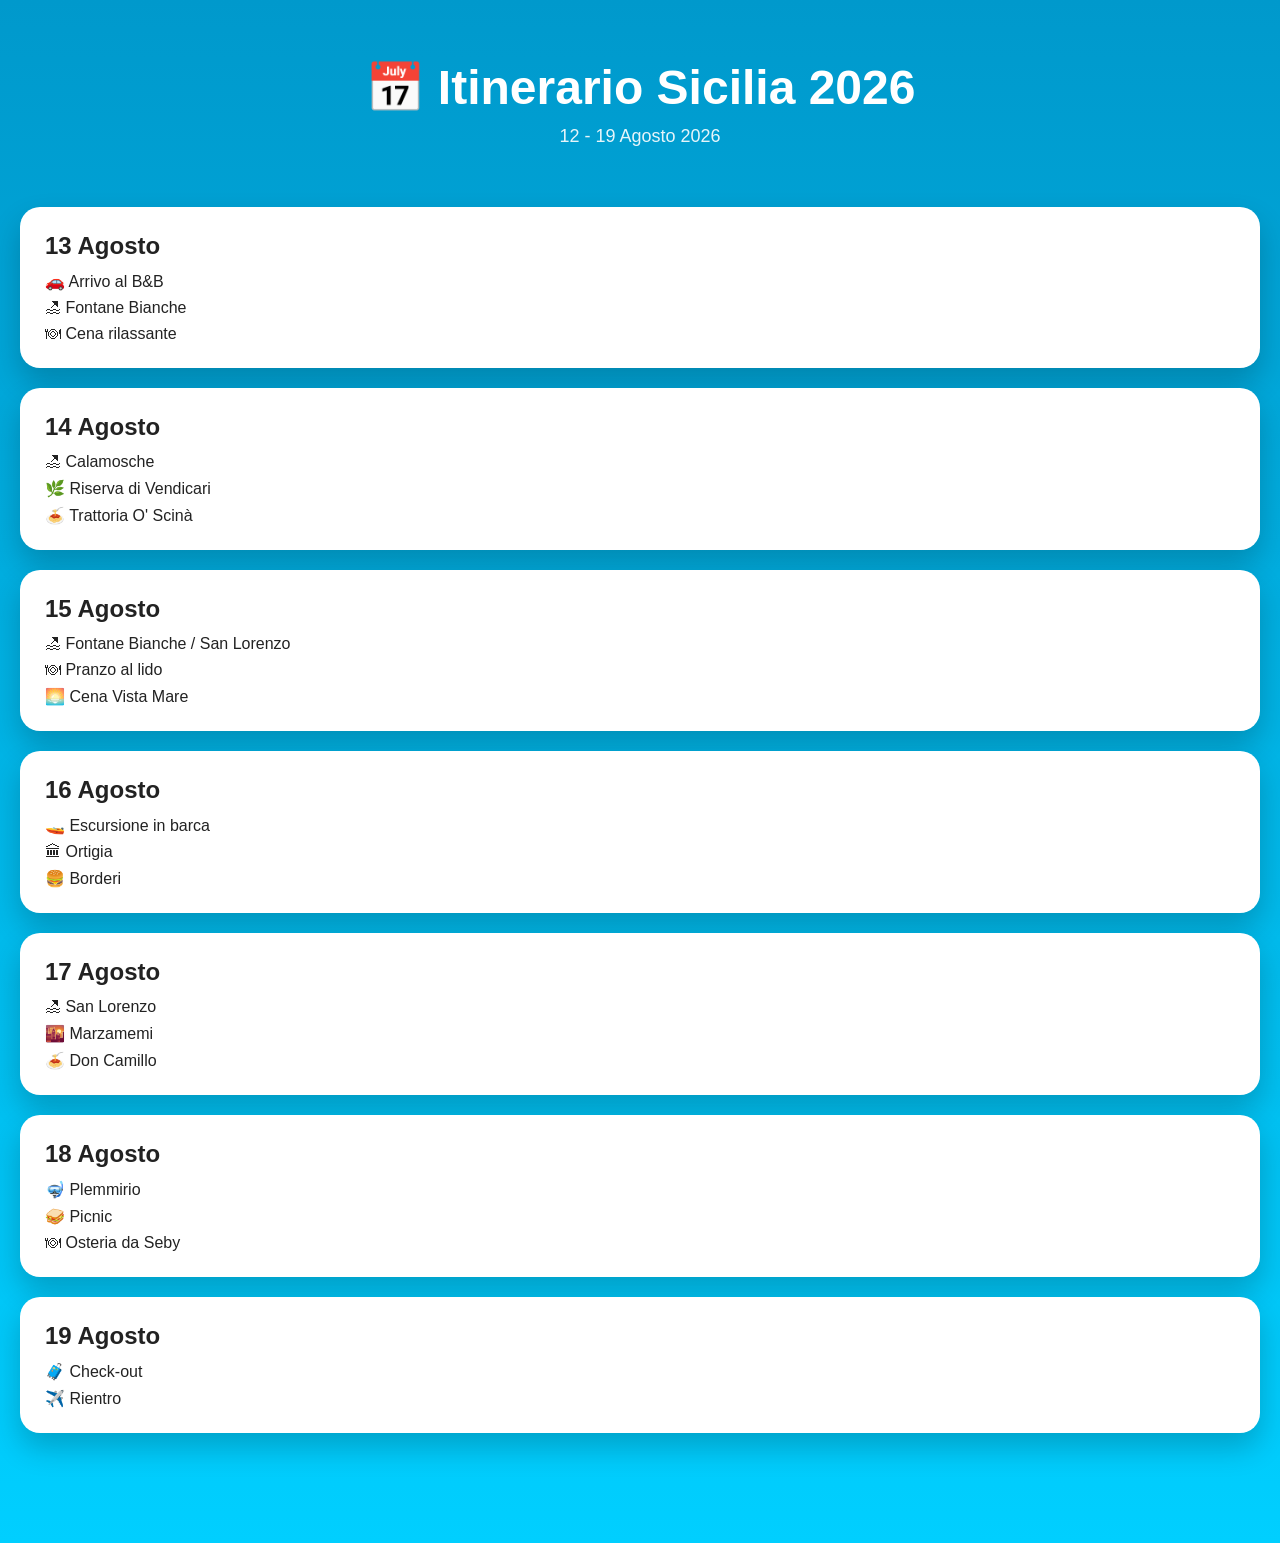
==== itinerario.html @ a03280c4 "Calendario" ====
<!DOCTYPE html>
<html lang="it">
<head>
<meta charset="UTF-8">
<meta name="viewport" content="width=device-width, initial-scale=1.0">

<title>Itinerario - TravelBook</title>

<link rel="stylesheet" href="style.css">

</head>

<body>

<header class="hero">
<h1>📅 Itinerario Sicilia 2026</h1>
<p>12 - 19 Agosto 2026</p>
</header>

<main>

<div class="card">
<h2>13 Agosto</h2>
<p>🚗 Arrivo al B&B</p>
<p>🏖 Fontane Bianche</p>
<p>🍽 Cena rilassante</p>
</div>

<div class="card">
<h2>14 Agosto</h2>
<p>🏖 Calamosche</p>
<p>🌿 Riserva di Vendicari</p>
<p>🍝 Trattoria O' Scinà</p>
</div>

<div class="card">
<h2>15 Agosto</h2>
<p>🏖 Fontane Bianche / San Lorenzo</p>
<p>🍽 Pranzo al lido</p>
<p>🌅 Cena Vista Mare</p>
</div>

<div class="card">
<h2>16 Agosto</h2>
<p>🚤 Escursione in barca</p>
<p>🏛 Ortigia</p>
<p>🍔 Borderi</p>
</div>

<div class="card">
<h2>17 Agosto</h2>
<p>🏖 San Lorenzo</p>
<p>🌇 Marzamemi</p>
<p>🍝 Don Camillo</p>
</div>

<div class="card">
<h2>18 Agosto</h2>
<p>🤿 Plemmirio</p>
<p>🥪 Picnic</p>
<p>🍽 Osteria da Seby</p>
</div>

<div class="card">
<h2>19 Agosto</h2>
<p>🧳 Check-out</p>
<p>✈️ Rientro</p>
</div>

</main>

</body>
</html>
---- style.css ----
*{
    margin:0;
    padding:0;
    box-sizing:border-box;
}

body{
    font-family:Arial,Helvetica,sans-serif;
    background:linear-gradient(180deg,#0099cc,#00cfff);
    min-height:100vh;
    color:#fff;
}

.hero{
    text-align:center;
    padding:60px 20px 40px;
}

.hero h1{
    font-size:48px;
}

.hero p{
    margin-top:10px;
    font-size:18px;
    opacity:.9;
}

main{
    padding:20px;
    padding-bottom:90px;
}

.card{
    background:white;
    color:#222;
    border-radius:20px;
    padding:25px;
    margin-bottom:20px;
    box-shadow:0 15px 30px rgba(0,0,0,.20);
}

.card h2,
.card h3{
    margin-bottom:12px;
}

.card p{
    margin-top:8px;
}

button{
    margin-top:20px;
    width:100%;
    border:none;
    border-radius:15px;
    padding:16px;
    background:#0099cc;
    color:white;
    font-size:18px;
    font-weight:bold;
    cursor:pointer;
    transition:.25s;
}

button:hover{
    background:#007bb5;
}

.bottom-nav{
    position:fixed;
    bottom:0;
    left:0;
    width:100%;
    background:white;
    display:flex;
    justify-content:space-around;
    padding:12px 0;
    box-shadow:0 -5px 20px rgba(0,0,0,.15);
}

.bottom-nav button{
    background:none;
    color:#0099cc;
    width:auto;
    margin:0;
    padding:0;
    font-size:28px;
}

#countdown{
    font-size:22px;
    font-weight:bold;
    color:#0099cc;
}
.trip-cover{

height:320px;

border-radius:25px;

overflow:hidden;

background-image:url("https://images.unsplash.com/photo-1507525428034-b723cf961d3e");

background-size:cover;

background-position:center;

margin-bottom:25px;

display:flex;

align-items:flex-end;

}

.overlay{

width:100%;

padding:25px;

background:linear-gradient(transparent,rgba(0,0,0,.75));

color:white;

}

.overlay h2{

font-size:36px;

margin-bottom:10px;

}

.location{

margin-top:10px;

opacity:.9;

}
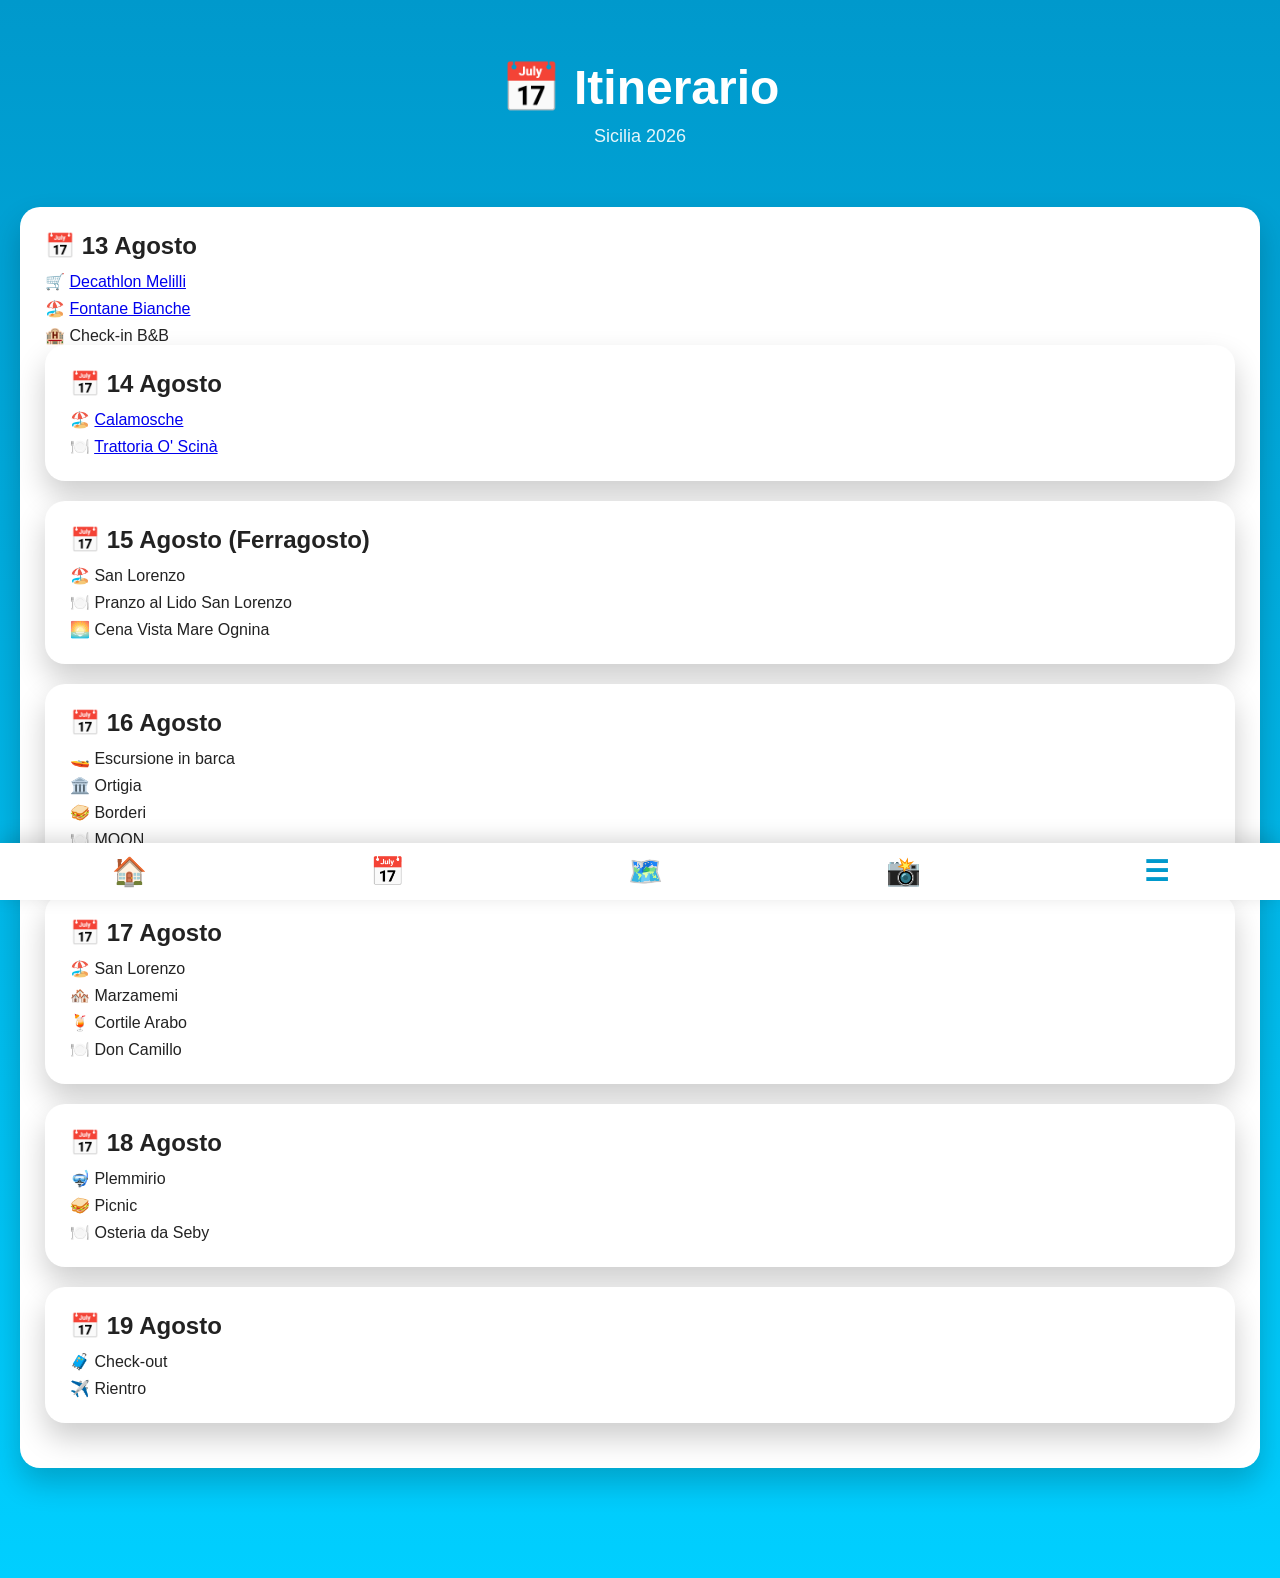
==== commit c3387131: "Link Google Maps" ====
--- a/itinerario.html
+++ b/itinerario.html
@@ -1,10 +1,11 @@
 <!DOCTYPE html>
 <html lang="it">
+
 <head>
 <meta charset="UTF-8">
 <meta name="viewport" content="width=device-width, initial-scale=1.0">
 
-<title>Itinerario - TravelBook</title>
+<title>Itinerario</title>
 
 <link rel="stylesheet" href="style.css">
 
@@ -13,61 +14,117 @@
 <body>
 
 <header class="hero">
-<h1>📅 Itinerario Sicilia 2026</h1>
-<p>12 - 19 Agosto 2026</p>
+<h1>📅 Itinerario</h1>
+<p>Sicilia 2026</p>
 </header>
 
 <main>
 
-<div class="card">
-<h2>13 Agosto</h2>
-<p>🚗 Arrivo al B&B</p>
-<p>🏖 Fontane Bianche</p>
-<p>🍽 Cena rilassante</p>
-</div>
+<section class="card">
 
-<div class="card">
-<h2>14 Agosto</h2>
-<p>🏖 Calamosche</p>
-<p>🌿 Riserva di Vendicari</p>
-<p>🍝 Trattoria O' Scinà</p>
-</div>
+<h2>📅 13 Agosto</h2>
 
-<div class="card">
-<h2>15 Agosto</h2>
-<p>🏖 Fontane Bianche / San Lorenzo</p>
-<p>🍽 Pranzo al lido</p>
-<p>🌅 Cena Vista Mare</p>
-</div>
+<p>
+🛒
+<a href="https://maps.google.com/?q=Decathlon+Melilli" target="_blank">
+Decathlon Melilli
+</a>
+</p>
 
-<div class="card">
-<h2>16 Agosto</h2>
+<p>
+🏖️
+<a href="https://maps.google.com/?q=Fontane+Bianche" target="_blank">
+Fontane Bianche
+</a>
+</p>
+
+<p>
+🏨
+Check-in B&B
+</p>
+
+<section class="card">
+
+<h2>📅 14 Agosto</h2>
+
+<p>
+🏖️
+<a href="https://maps.google.com/?q=Spiaggia+Calamosche" target="_blank">
+Calamosche
+</a>
+</p>
+
+<p>
+🍽️
+<a href="https://maps.google.com/?q=Trattoria+O+Scinà+Siracusa" target="_blank">
+Trattoria O' Scinà
+</a>
+</p>
+
+</section>
+
+<section class="card">
+<h2>📅 15 Agosto (Ferragosto)</h2>
+
+<p>🏖️ San Lorenzo</p>
+<p>🍽️ Pranzo al Lido San Lorenzo</p>
+<p>🌅 Cena Vista Mare Ognina</p>
+
+</section>
+
+<section class="card">
+<h2>📅 16 Agosto</h2>
+
 <p>🚤 Escursione in barca</p>
-<p>🏛 Ortigia</p>
-<p>🍔 Borderi</p>
-</div>
+<p>🏛️ Ortigia</p>
+<p>🥪 Borderi</p>
+<p>🍽️ MOON</p>
 
-<div class="card">
-<h2>17 Agosto</h2>
-<p>🏖 San Lorenzo</p>
-<p>🌇 Marzamemi</p>
-<p>🍝 Don Camillo</p>
-</div>
+</section>
 
-<div class="card">
-<h2>18 Agosto</h2>
+<section class="card">
+<h2>📅 17 Agosto</h2>
+
+<p>🏖️ San Lorenzo</p>
+<p>🏘️ Marzamemi</p>
+<p>🍹 Cortile Arabo</p>
+<p>🍽️ Don Camillo</p>
+
+</section>
+
+<section class="card">
+<h2>📅 18 Agosto</h2>
+
 <p>🤿 Plemmirio</p>
 <p>🥪 Picnic</p>
-<p>🍽 Osteria da Seby</p>
-</div>
+<p>🍽️ Osteria da Seby</p>
 
-<div class="card">
-<h2>19 Agosto</h2>
+</section>
+
+<section class="card">
+<h2>📅 19 Agosto</h2>
+
 <p>🧳 Check-out</p>
 <p>✈️ Rientro</p>
-</div>
+
+</section>
 
 </main>
 
+<nav class="bottom-nav">
+
+<button onclick="location.href='index.html'">🏠</button>
+
+<button>📅</button>
+
+<button>🗺️</button>
+
+<button>📸</button>
+
+<button>☰</button>
+
+</nav>
+
 </body>
+
 </html>
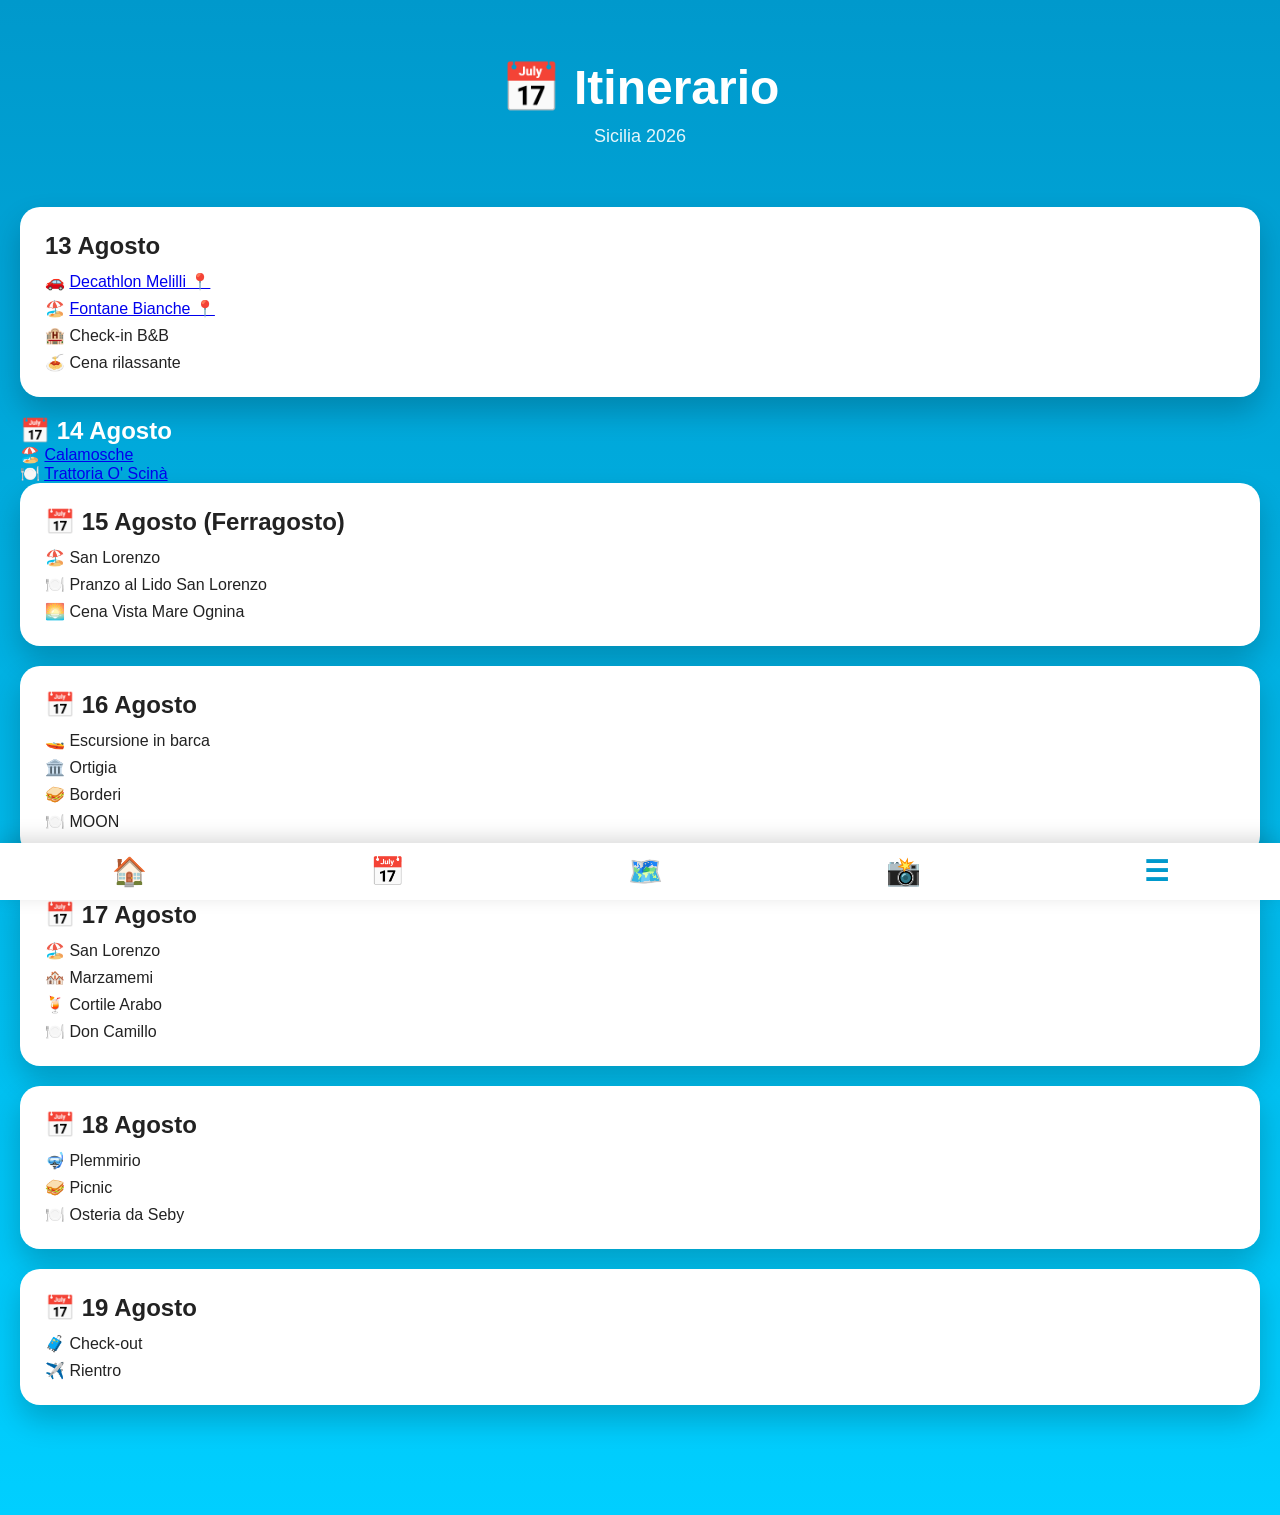
==== commit 4460b69a: "Link Maps giorno 13" ====
--- a/itinerario.html
+++ b/itinerario.html
@@ -22,28 +22,31 @@
 
 <section class="card">
 
-<h2>📅 13 Agosto</h2>
+<h2>13 Agosto</h2>
 
 <p>
-🛒
+🚗
 <a href="https://maps.google.com/?q=Decathlon+Melilli" target="_blank">
-Decathlon Melilli
+Decathlon Melilli 📍
 </a>
 </p>
 
 <p>
 🏖️
 <a href="https://maps.google.com/?q=Fontane+Bianche" target="_blank">
-Fontane Bianche
+Fontane Bianche 📍
 </a>
 </p>
 
 <p>
-🏨
-Check-in B&B
+🏨 Check-in B&B
 </p>
 
-<section class="card">
+<p>
+🍝 Cena rilassante
+</p>
+
+</section>
 
 <h2>📅 14 Agosto</h2>
 
